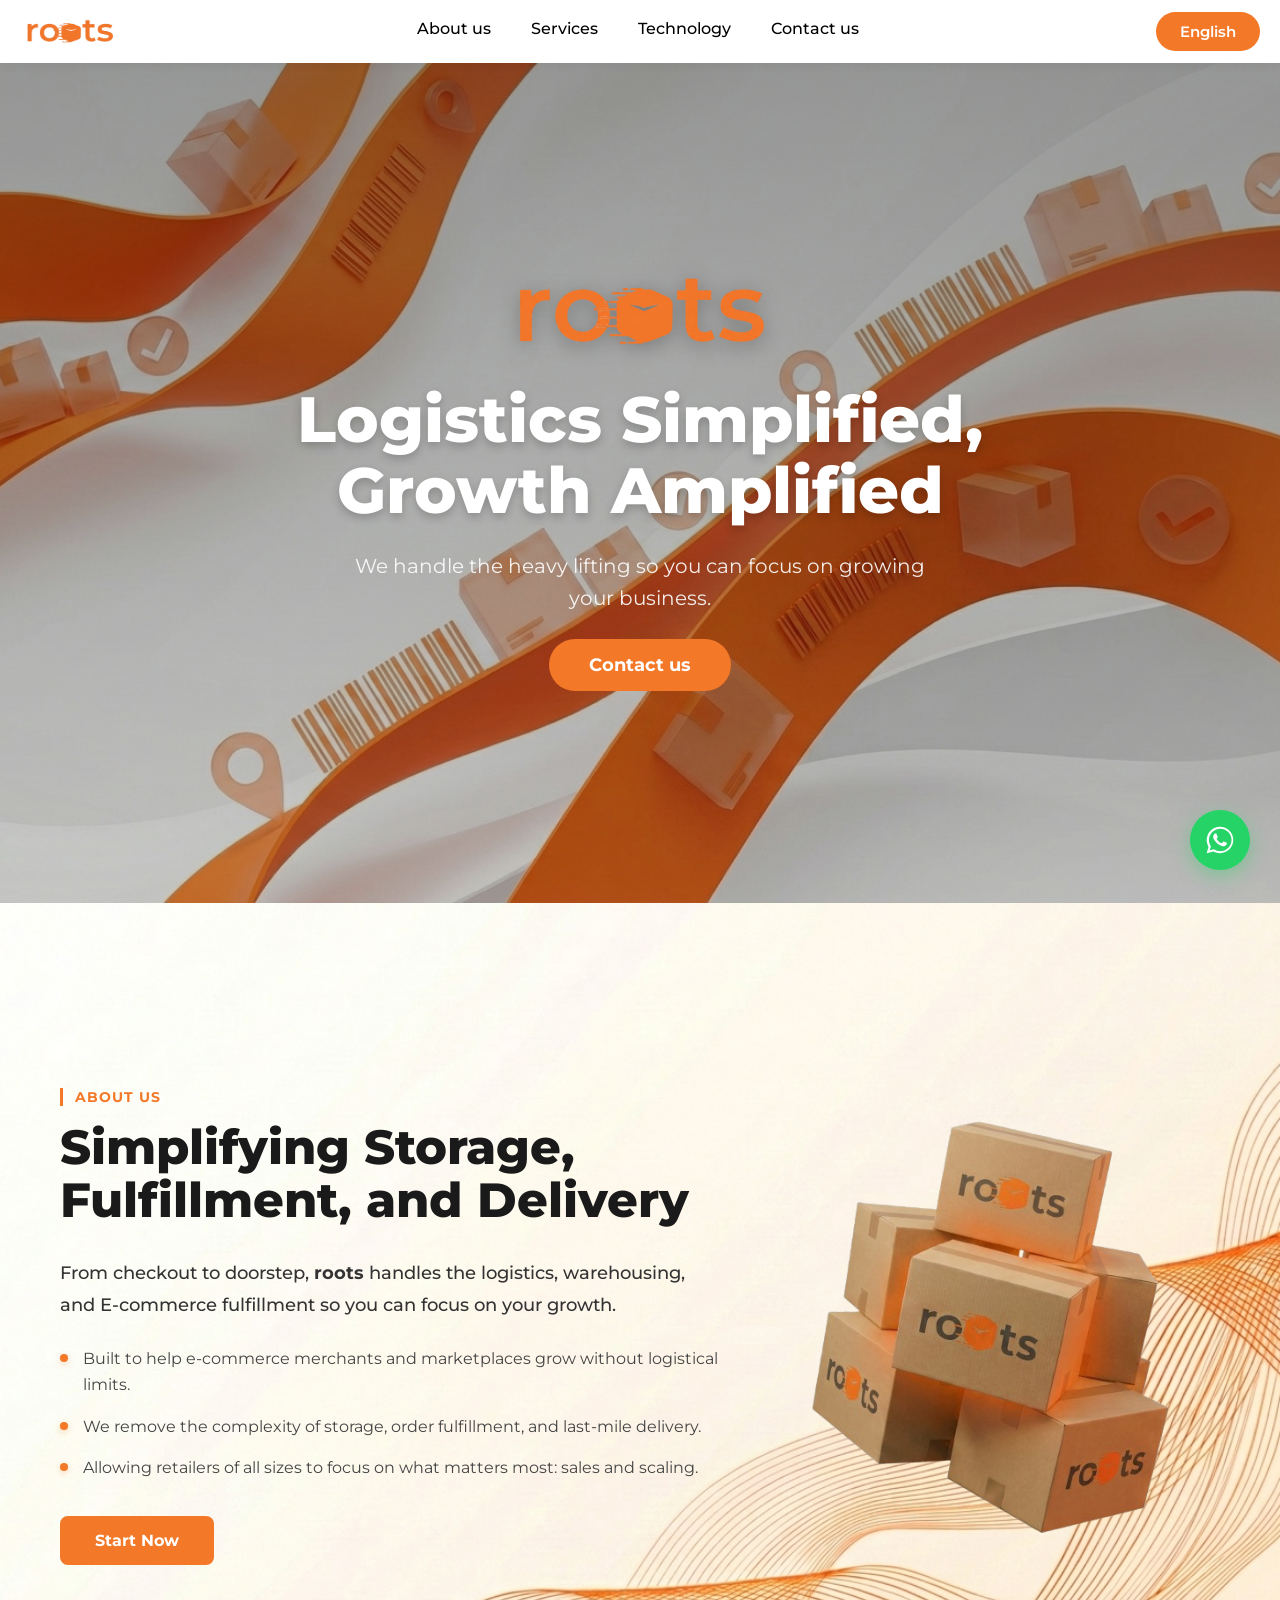
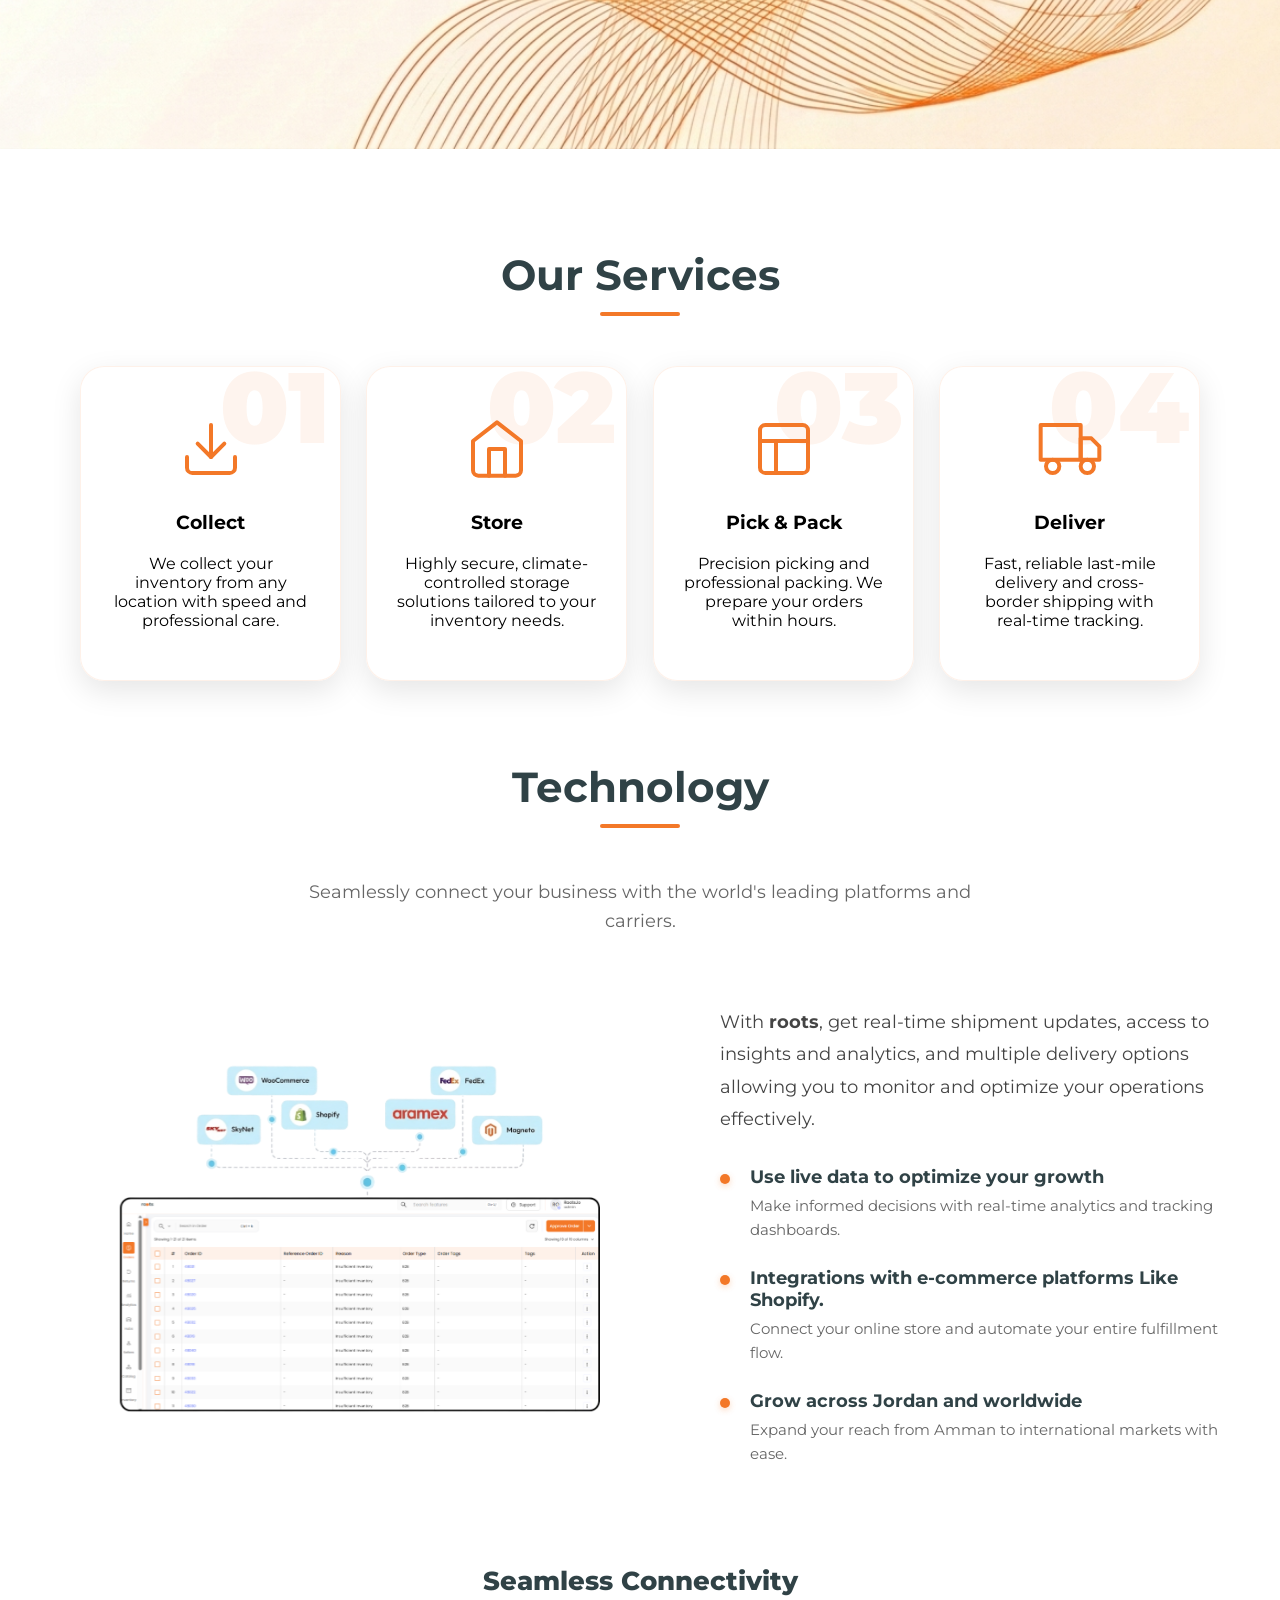
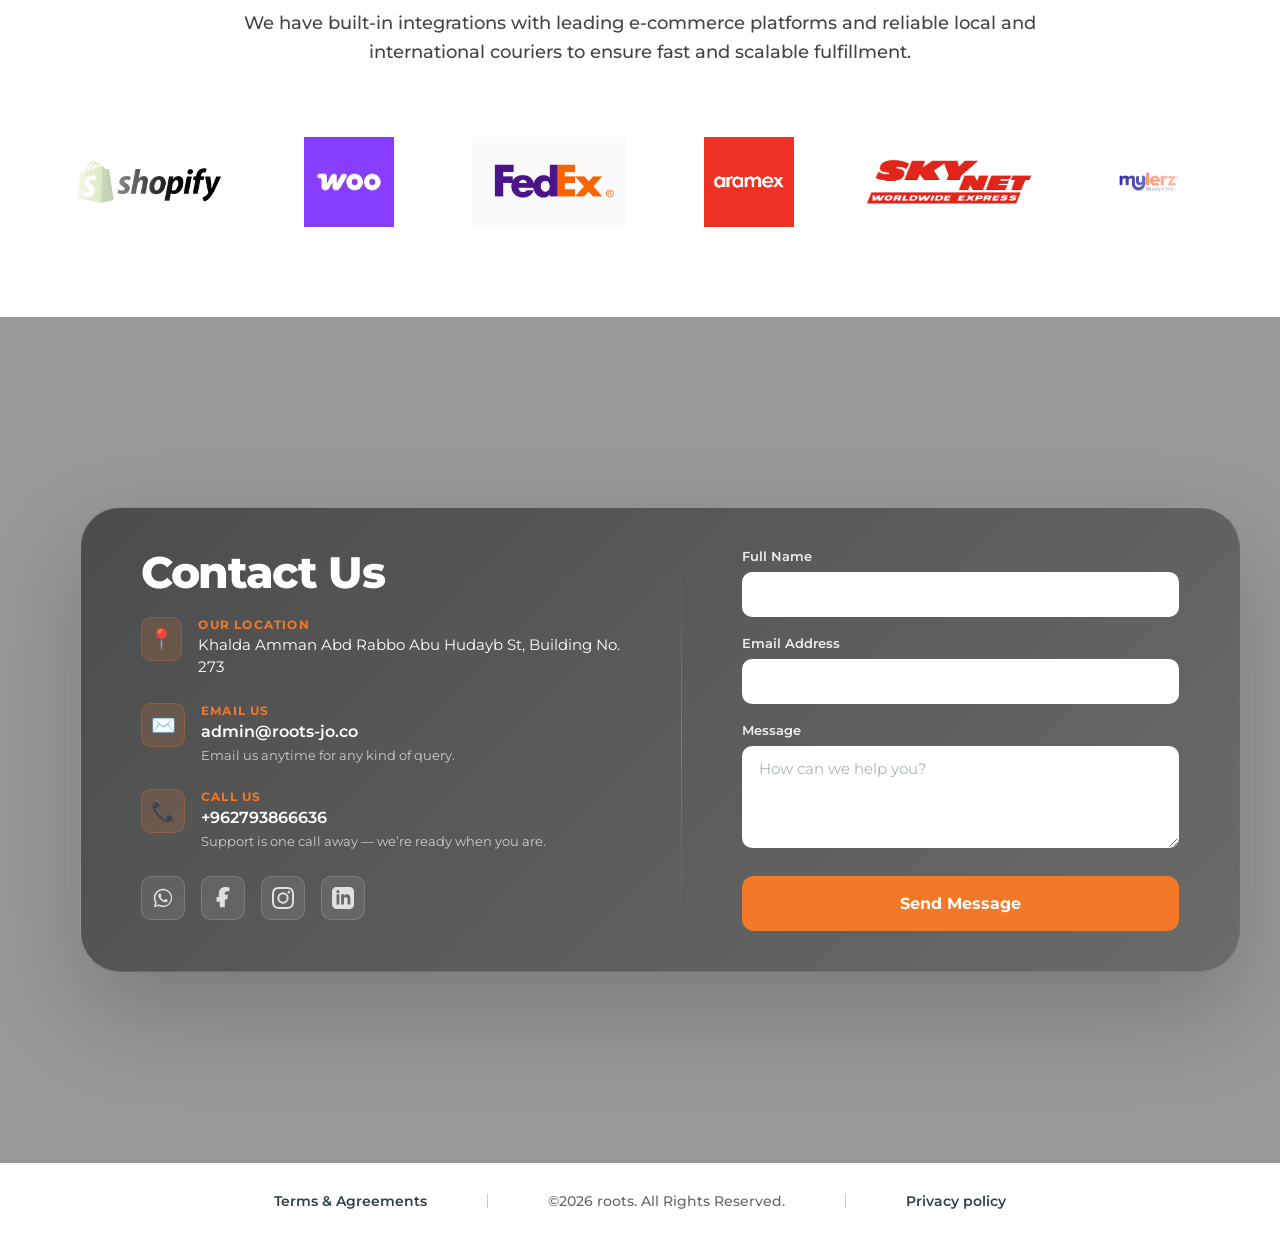
==== html/index.html @ 2c7c0c2a "final website" ====
<!DOCTYPE html>
<html lang="en">

<head>
    <meta charset="UTF-8">
    <meta name="viewport" content="width=device-width, initial-scale=1.0">
    <meta name="description"
        content="roots provides premium logistics, warehousing, and E-commerce fulfillment in Jordan. Streamline storage, packing, and last-mile delivery.">
    <title>roots | E-commerce Fulfillment, Warehousing & Logistics in Jordan</title>
    <link rel="icon" href="../img/nav-logo.png" type="image/png">

    <!-- Open Graph / Facebook (SEO & AI Search preview) -->
    <meta property="og:type" content="website">
    <meta property="og:title" content="roots | E-commerce Fulfillment, Warehousing & Logistics in Jordan">
    <meta property="og:description"
        content="Focus on scaling your business. roots handles secure warehousing, precision order picking, packaging, and reliable last-mile delivery across Jordan.">
    <meta property="og:image" content="../img/og-preview.png">
    <meta property="og:url" content="https://roots-jo.co">

    <!-- Twitter -->
    <meta name="twitter:card" content="summary_large_image">
    <meta name="twitter:title" content="roots | E-commerce Fulfillment, Warehousing & Logistics in Jordan">
    <meta name="twitter:description"
        content="Focus on scaling your business. roots handles secure warehousing, precision order picking, packaging, and reliable last-mile delivery across Jordan.">
    <meta name="twitter:image" content="../img/og-preview.png">

    <!-- JSON-LD Local Business Schema (AI Crawler structured data) -->
    <script type="application/ld+json">
    {
      "@context": "https://schema.org",
      "@type": "LocalBusiness",
      "name": "roots",
      "image": "../img/logo.png",
      "description": "Premium logistics, warehousing, and E-commerce fulfillment services built in Jordan to help merchants grow.",
      "address": {
        "@type": "PostalAddress",
        "streetAddress": "Khalda, Abd Rabbo Abu Hudayb St, Building No. 273",
        "addressLocality": "Amman",
        "addressCountry": "JO"
      },
      "telephone": "+962793866636",
      "email": "admin@roots-jo.co",
      "url": "https://roots-jo.co",
      "sameAs": [
        "https://www.facebook.com/rootsamman/",
        "https://www.instagram.com/rootsamman",
        "https://www.linkedin.com/company/roots-fulfillment/"
      ]
    }
    </script>

    <!-- Importing brand fonts (Montserrat and Rubik) -->
    <link rel="preconnect" href="https://fonts.googleapis.com">
    <link rel="preconnect" href="https://fonts.gstatic.com" crossorigin>
    <link
        href="https://fonts.googleapis.com/css2?family=Montserrat:wght@400;500;600;700&family=Rubik:wght@400;500;600;700&family=Manrope:wght@600;700;800&family=Inter:wght@400;600&display=swap"
        rel="stylesheet">
    <link rel="stylesheet" href="../css/style.css">
</head>

<body>
    <nav class="navbar" id="main-nav"></nav>

    <!-- Home Hero Section -->
    <section id="home" class="hero">
        <div class="hero-content">
            <div class="hero-text-container fade-animate">
                <img src="../img/logo.png" alt="roots Logo" class="hero-logo">
                <h1 class="hero-display-title" data-i18n="hero_title">Logistics Simplified Growth Amplified</h1>
                <p class="hero-text" data-i18n="hero_text">We handle the heavy lifting so you can focus on growing your
                    business.</p>
                <div class="hero-actions">
                    <button class="hero-contact-btn" data-i18n="contact"
                        onclick="window.location.href='#contact'">Contact us</button>
                </div>
            </div>
        </div>
    </section>

    <!-- About Section -->
    <section id="about" class="about-section">
        <div class="container">
            <div class="about-flex-container">
                <div class="about-text-column fade-animate">
                    <span class="about-mini-label desktop-only" data-i18n="about_label">ABOUT US</span>
                    <h2 class="about-display-title desktop-only" data-i18n="about_main_title_new">Simplifying Storage,
                        Fulfillment, and Delivery</h2>
                    <h2 class="about-display-title mobile-only" data-i18n="about_label">ABOUT US</h2>

                    <p class="about-lead-p" data-i18n="about_lead">
                        From checkout to doorstep, <b>roots</b> handles the logistics, warehousing, and E-commerce
                        fulfillment so you can focus on your growth.
                    </p>

                    <div class="about-bullets">
                        <div class="about-bullet-item">
                            <div class="about-bullet-dot"></div>
                            <p data-i18n="about_bullet_1">Built to help e-commerce merchants and marketplaces grow
                                without logistical limits.</p>
                        </div>
                        <div class="about-bullet-item">
                            <div class="about-bullet-dot"></div>
                            <p data-i18n="about_bullet_2">We remove the complexity of storage, order fulfillment, and
                                last-mile delivery.</p>
                        </div>
                        <div class="about-bullet-item">
                            <div class="about-bullet-dot"></div>
                            <p data-i18n="about_bullet_3">Allowing retailers of all sizes to focus on what matters most:
                                sales and scaling.</p>
                        </div>
                    </div>

                    <button class="about-start-btn" data-i18n="start_now"
                        onclick="window.location.href='#contact'">Start Now &rarr;</button>
                </div>
                <div class="about-image-column fade-animate delay-2">
                    <img src="../img/about/boxesaboutus.png" alt="roots Boxes" class="about-featured-img">
                </div>
            </div>
        </div>
    </section>

    <!-- Services Section -->
    <section id="services" class="services-section">
        <div class="container">
            <h2 class="section-title" data-i18n="services_title">Our Services</h2>
            <div class="services-grid">
                <div class="service-card glass-card fade-animate">
                    <div class="service-icon">
                        <svg viewBox="0 0 24 24" stroke-linecap="round" stroke-linejoin="round">
                            <path d="M21 15v4a2 2 0 0 1-2 2H5a2 2 0 0 1-2-2v-4"></path>
                            <polyline points="7 10 12 15 17 10"></polyline>
                            <line x1="12" y1="15" x2="12" y2="3"></line>
                        </svg>
                    </div>
                    <h3 data-i18n="service_collect_title">Collect</h3>
                    <p data-i18n="service_collect_desc">We collect your inventory from any location with speed and
                        professional care.</p>
                </div>
                <div class="service-card glass-card fade-animate">
                    <div class="service-icon">
                        <svg viewBox="0 0 24 24" stroke-linecap="round" stroke-linejoin="round">
                            <path d="M3 9l9-7 9 7v11a2 2 0 0 1-2 2H5a2 2 0 0 1-2-2z"></path>
                            <polyline points="9 22 9 12 15 12 15 22"></polyline>
                        </svg>
                    </div>
                    <h3 data-i18n="service_store_title">Store</h3>
                    <p data-i18n="service_store_desc">Highly secure storage solutions tailored to
                        your inventory needs.</p>
                </div>
                <div class="service-card glass-card fade-animate">
                    <div class="service-icon">
                        <svg viewBox="0 0 24 24" stroke-linecap="round" stroke-linejoin="round">
                            <rect x="3" y="3" width="18" height="18" rx="2" ry="2"></rect>
                            <line x1="3" y1="9" x2="21" y2="9"></line>
                            <line x1="9" y1="21" x2="9" y2="9"></line>
                        </svg>
                    </div>
                    <h3 data-i18n="service_pickpack_title">Pick & Pack</h3>
                    <p data-i18n="service_pickpack_desc">Precision picking and professional packing for your orders.</p>
                </div>
                <div class="service-card glass-card fade-animate">
                    <div class="service-icon">
                        <svg viewBox="0 0 24 24" stroke-linecap="round" stroke-linejoin="round">
                            <rect x="1" y="3" width="15" height="13"></rect>
                            <polygon points="16 8 20 8 23 11 23 16 16 16 16 8"></polygon>
                            <circle cx="5.5" cy="18.5" r="2.5"></circle>
                            <circle cx="18.5" cy="18.5" r="2.5"></circle>
                        </svg>
                    </div>
                    <h3 data-i18n="service_deliver_title">Deliver</h3>
                    <p data-i18n="service_deliver_desc">Fast, reliable last-mile delivery and real-time tracking.</p>
                </div>
            </div>
        </div>
    </section>

    <!-- Technology Section -->
    <section id="technology" class="technology-section">
        <div class="container">
            <div class="technology-content">
                <h2 class="section-title" data-i18n="integration_title">Technology</h2>
                <p class="section-subtitle" data-i18n="integration_desc">Seamlessly connect your business with the
                    world's leading platforms and carriers.</p>

                <div class="technology-grid">
                    <div class="technology-image-column fade-animate">
                        <img src="../img/integration/Roots dashboard-Photoroom.png" alt="roots Dashboard"
                            class="tech-featured-img">
                    </div>
                    <div class="technology-text-column fade-animate delay-2">
                        <p class="tech-description" data-i18n="tech_description">
                            With <b>roots</b>, get real-time shipment updates, access to insights and analytics, and
                            multiple delivery options allowing you to monitor and optimize your operations effectively.
                        </p>
                        <div class="tech-features-list">
                            <div class="tech-feature-item">
                                <div class="tech-feature-icon"></div>
                                <div class="tech-feature-text">
                                    <h4 data-i18n="tech_feat_1_title">Use live data to optimize your growth</h4>
                                    <p data-i18n="tech_feat_1_desc">Make informed decisions with real-time analytics and
                                        tracking dashboards.</p>
                                </div>
                            </div>
                            <div class="tech-feature-item">
                                <div class="tech-feature-icon"></div>
                                <div class="tech-feature-text">
                                    <h4 data-i18n="tech_feat_2_title">Integrate with Shopify or WooCommerce instantly
                                    </h4>
                                    <p data-i18n="tech_feat_2_desc">Connect your online store and automate your entire
                                        fulfillment flow.</p>
                                </div>
                            </div>
                            <div class="tech-feature-item">
                                <div class="tech-feature-icon"></div>
                                <div class="tech-feature-text">
                                    <h4 data-i18n="tech_feat_3_title">Grow across Jordan and worldwide</h4>
                                    <p data-i18n="tech_feat_3_desc">Expand your reach from Amman to international
                                        markets with ease.</p>
                                </div>
                            </div>
                        </div>
                    </div>
                </div>

                <div class="integration-seo-text fade-animate">
                    <h3 data-i18n="integration_seo_title" class="integration-subtitle">Seamless Connectivity</h3>
                    <p data-i18n="integration_seo_desc">We have built-in integrations with leading e-commerce platforms
                        and reliable local and international couriers to ensure fast and scalable fulfillment.</p>
                </div>

                <!-- Integration Partners Carousel -->
                <div class="partners-glass-bar">
                    <div class="partners-track">
                        <!-- Original Set -->
                        <div class="partner-item">
                            <img src="../img/partners/Shopify-Logo.png" alt="Shopify">
                        </div>
                        <div class="partner-item">
                            <img src="../img/partners/woo.png" alt="WooCommerce">
                        </div>
                        <div class="partner-item">
                            <img src="../img/partners/Fedex-logo.png" alt="FedEx">
                        </div>
                        <div class="partner-item">
                            <img src="../img/partners/aramex.png" alt="Aramex">
                        </div>
                        <div class="partner-item">
                            <img src="../img/partners/Skynet.png" alt="Skynet">
                        </div>
                        <div class="partner-item">
                            <img src="../img/partners/Mylerz.png" alt="Mylerz">
                        </div>
                        <div class="partner-item">
                            <img src="../img/partners/Magento.svg.png" alt="Magento">
                        </div>
                        <!-- Duplicated Set for infinite scroll -->
                        <div class="partner-item">
                            <img src="../img/partners/Shopify-Logo.png" alt="Shopify">
                        </div>
                        <div class="partner-item">
                            <img src="../img/partners/woo.png" alt="WooCommerce">
                        </div>
                        <div class="partner-item">
                            <img src="../img/partners/Fedex-logo.png" alt="FedEx">
                        </div>
                        <div class="partner-item">
                            <img src="../img/partners/aramex.png" alt="Aramex">
                        </div>
                        <div class="partner-item">
                            <img src="../img/partners/Skynet.png" alt="Skynet">
                        </div>
                        <div class="partner-item">
                            <img src="../img/partners/Mylerz.png" alt="Mylerz">
                        </div>
                        <div class="partner-item">
                            <img src="../img/partners/Magento.svg.png" alt="Magento">
                        </div>
                    </div>
                </div>
            </div>
        </div>
    </section>

    <!-- Contact Section -->
    <section id="contact" class="contact-section">
        <div class="container contact-main-container">
            <div class="contact-main-card">
                <div class="contact-layout">
                    <!-- Contact Info Side -->
                    <div class="contact-info-side">
                        <h2 class="contact-display-title" data-i18n="contact_title">Contact Us</h2>

                        <div class="contact-info-list">
                            <div class="info-item">
                                <div class="info-icon">📍</div>
                                <div class="info-text">
                                    <h4 data-i18n="contact_location_label">Our Location</h4>
                                    <p data-i18n="contact_location_value">Khalda Amman Abd Rabbo Abu Hudayb St, Building
                                        No. 273</p>
                                </div>
                            </div>
                            <div class="info-item">
                                <div class="info-icon">✉️</div>
                                <div class="info-text">
                                    <h4 data-i18n="contact_email_label">Email Us</h4>
                                    <p class="primary-info" data-i18n="contact_email_value">admin@roots-jo.co</p>
                                    <p class="secondary-info" data-i18n="contact_email_sub">Email us anytime for any
                                        kind of query.</p>
                                </div>
                            </div>
                            <div class="info-item">
                                <div class="info-icon">📞</div>
                                <div class="info-text">
                                    <h4 data-i18n="contact_phone_label">Call Us</h4>
                                    <p class="primary-info" data-i18n="contact_phone_value">+962793866636</p>
                                    <p class="secondary-info" data-i18n="contact_phone_sub">Support is one call away</p>
                                </div>
                            </div>
                            <div class="contact-social-links">
                                <a href="https://wa.me/962793866636" target="_blank" rel="noopener noreferrer"
                                    aria-label="WhatsApp">
                                    <svg viewBox="0 0 24 24" class="social-svg-icon">
                                        <path fill="currentColor"
                                            d="M12.012 2c-5.506 0-9.98 4.474-9.98 9.98 0 1.76.458 3.477 1.33 4.992L2 22l5.166-1.355c1.47.8 3.123 1.22 4.834 1.22h.004c5.506 0 9.98-4.474 9.98-9.98C21.988 6.474 17.518 2 12.012 2zm0 18.294c-1.49 0-2.95-.401-4.223-1.156l-.303-.18-3.136.822.836-3.056-.197-.314c-.83-1.32-1.268-2.854-1.268-4.43 0-4.662 3.793-8.456 8.457-8.456 2.258 0 4.382.88 5.978 2.476 1.596 1.596 2.475 3.72 2.475 5.98 0 4.663-3.793 8.456-8.456 8.456c-.001 0-.002 0-.003 0zm4.636-6.335c-.254-.127-1.503-.74-1.734-.825-.231-.085-.4-.127-.568.127-.168.254-.653.824-.8 1-.147.175-.294.196-.548.069-.254-.127-1.072-.395-2.04-1.26-.753-.672-1.26-1.503-1.408-1.757-.147-.254-.016-.392.111-.518.115-.113.254-.296.381-.444.127-.148.17-.254.254-.423.085-.169.042-.317-.021-.444-.063-.127-.568-1.37-.779-1.879-.205-.494-.41-.426-.568-.434l-.485-.008c-.168 0-.442.063-.673.317-.231.254-.883.863-.883 2.102 0 1.24.9 2.438 1.026 2.607.127.169 1.77 2.703 4.29 3.788.6.258 1.068.412 1.433.528.603.192 1.152.165 1.585.1.483-.072 1.503-.613 1.714-1.205.21-.592.21-1.1.147-1.205-.063-.105-.231-.168-.485-.295z" />
                                    </svg>
                                </a>
                                <a href="https://www.facebook.com/rootsamman/" target="_blank" rel="noopener noreferrer"
                                    aria-label="Facebook">
                                    <svg viewBox="0 0 24 24" class="social-svg-icon">
                                        <path fill="currentColor"
                                            d="M14 13.5h2.5l1-5H14v-2c0-2 2-2 2-2h3v-4c0 0-2.5-.5-4.5-.5-4 0-7 2.5-7 7v4H5v5h3.5V22h5.5v-8.5z" />
                                    </svg>
                                </a>
                                <a href="https://www.instagram.com/rootsamman?igsh=YmZqNXFmcGM4N2dr" target="_blank"
                                    rel="noopener noreferrer" aria-label="Instagram">
                                    <svg viewBox="0 0 24 24" class="social-svg-icon">
                                        <path fill="currentColor"
                                            d="M12 2.163c3.204 0 3.584.012 4.85.07 3.252.148 4.771 1.691 4.919 4.919.058 1.265.069 1.645.069 4.849 0 3.205-.012 3.584-.069 4.849-.149 3.225-1.664 4.771-4.919 4.919-1.266.058-1.644.07-4.85.07-3.204 0-3.584-.012-4.849-.07-3.26-.149-4.771-1.699-4.919-4.92-.058-1.265-.07-1.644-.07-4.849 0-3.204.013-3.583.07-4.849.149-3.227 1.664-4.771 4.919-4.919 1.266-.057 1.645-.069 4.849-.069zM12 0C8.741 0 8.333.014 7.053.072 2.695.272.273 2.69.073 7.051.014 8.333 0 8.741 0 12c0 3.259.014 3.668.072 4.948.2 4.358 2.618 6.78 6.98 6.98 1.281.058 1.689.072 4.948.072 3.259 0 3.668-.014 4.948-.072 4.354-.2 6.782-2.618 6.979-6.98.059-1.28.073-1.689.073-4.948 0-3.259-.014-3.667-.072-4.947-.196-4.354-2.617-6.78-6.979-6.98C15.668.014 15.259 0 12 0zm0 5.838a6.162 6.162 0 1 0 0 12.324 6.162 6.162 0 0 0 0-12.324zM12 16a4 4 0 1 1 0-8 4 4 0 0 1 0 8zm6.406-11.845a1.44 1.44 0 1 0 0 2.881 1.44 1.44 0 0 0 0-2.881z" />
                                    </svg>
                                </a>
                                <a href="https://www.linkedin.com/company/roots-fulfillment/posts/?feedView=all"
                                    target="_blank" rel="noopener noreferrer" aria-label="LinkedIn">
                                    <svg viewBox="0 0 24 24" class="social-svg-icon">
                                        <path fill="currentColor"
                                            d="M19 0h-14c-2.761 0-5 2.239-5 5v14c0 2.761 2.239 5 5 5h14c2.762 0 5-2.239 5-5v-14c0-2.761-2.238-5-5-5zm-11 19h-3v-11h3v11zm-1.5-12.268c-.966 0-1.75-.779-1.75-1.75s.784-1.75 1.75-1.75 1.75.779 1.75 1.75-.784 1.75-1.75 1.75zm13.5 12.268h-3v-5.604c0-3.368-4-3.113-4 0v5.604h-3v-11h3v1.765c1.396-2.586 7-2.777 7 2.476v6.759z" />
                                    </svg>
                                </a>
                            </div>
                        </div>
                    </div>

                    <!-- Vertical Separator -->
                    <div class="contact-divider"></div>

                    <!-- Contact Form Side -->
                    <div class="contact-form-side">
                        <form id="contact-form" action="https://formsubmit.co/admin@roots-jo.co" method="POST">
                            <input type="hidden" name="_subject" value="New Inquiry from roots Landing Page">
                            <input type="hidden" name="_next" value="https://roots-jo.co/#contact">
                            <input type="hidden" name="_captcha" value="false">
                            <div class="form-group">
                                <label for="name" data-i18n="form_name">Full Name</label>
                                <input type="text" id="name" name="name" placeholder="" required>
                            </div>
                            <div class="form-group">
                                <label for="email" data-i18n="form_email">Email Address</label>
                                <input type="email" id="email" name="email" placeholder="" required>
                            </div>
                            <div class="form-group">
                                <label for="message" data-i18n="form_message">Message</label>
                                <textarea id="message" name="message" rows="4" placeholder="How can we help you?"
                                    required></textarea>
                            </div>
                            <button type="submit" class="submit-btn" data-i18n="form_submit">Send Message</button>
                        </form>
                    </div>
                </div>
            </div>
        </div>
    </section>

    <!-- Footer Section -->
    <footer class="main-footer" id="main-footer"></footer>
    <!-- Floating WhatsApp Button -->
    <a href="https://wa.me/962793866636" class="whatsapp-float" target="_blank" rel="noopener noreferrer"
        aria-label="Chat on WhatsApp">
        <svg viewBox="0 0 24 24" class="whatsapp-icon">
            <path fill="#ffffff"
                d="M12.012 2c-5.506 0-9.98 4.474-9.98 9.98 0 1.76.458 3.477 1.33 4.992L2 22l5.166-1.355c1.47.8 3.123 1.22 4.834 1.22h.004c5.506 0 9.98-4.474 9.98-9.98C21.988 6.474 17.518 2 12.012 2zm0 18.294c-1.49 0-2.95-.401-4.223-1.156l-.303-.18-3.136.822.836-3.056-.197-.314c-.83-1.32-1.268-2.854-1.268-4.43 0-4.662 3.793-8.456 8.457-8.456 2.258 0 4.382.88 5.978 2.476 1.596 1.596 2.475 3.72 2.475 5.98 0 4.663-3.793 8.456-8.456 8.456c-.001 0-.002 0-.003 0zm4.636-6.335c-.254-.127-1.503-.74-1.734-.825-.231-.085-.4-.127-.568.127-.168.254-.653.824-.8 1-.147.175-.294.196-.548.069-.254-.127-1.072-.395-2.04-1.26-.753-.672-1.26-1.503-1.408-1.757-.147-.254-.016-.392.111-.518.115-.113.254-.296.381-.444.127-.148.17-.254.254-.423.085-.169.042-.317-.021-.444-.063-.127-.568-1.37-.779-1.879-.205-.494-.41-.426-.568-.434l-.485-.008c-.168 0-.442.063-.673.317-.231.254-.883.863-.883 2.102 0 1.24.9 2.438 1.026 2.607.127.169 1.77 2.703 4.29 3.788.6.258 1.068.412 1.433.528.603.192 1.152.165 1.585.1.483-.072 1.503-.613 1.714-1.205.21-.592.21-1.1.147-1.205-.063-.105-.231-.168-.485-.295z" />
        </svg>
    </a>

    <script src="../js/navbar.js"></script>
    <script src="../js/footer.js"></script>
    <script src="../js/translations.js"></script>
    <script src="../js/main.js"></script>
</body>

</html>
---- css/style.css ----
/* General reset */
* {
    margin: 0;
    padding: 0;
    box-sizing: border-box;
    font-family: 'Montserrat', sans-serif;
    /* Brand English typography */
}

html {
    scroll-padding-top: 54px;
    scroll-behavior: smooth;
}

.brand-text {
    color: #F37828;
}

/* RTL Language typography */
html[dir="rtl"] * {
    font-family: 'Rubik', sans-serif;
    /* Brand Arabic typography */
}

/* Navbar styling */
.navbar {
    display: flex;
    justify-content: space-between;
    align-items: center;
    padding: 12px 20px;
    background-color: #ffffff;
    /* White background */
    box-shadow: 0 2px 10px rgba(0, 0, 0, 0.05);
    /* Subtle shadow for premium feel */
    position: sticky;
    top: 0;
    width: 100%;
    z-index: 1000;
}

.nav-left {
    display: flex;
    align-items: center;
}

.nav-left .nav-logo {
    height: 30px;
    width: auto;
    object-fit: contain;
    display: block;
    cursor: pointer;
    transition: transform 0.3s ease;
    background-color: #ffffff;
    padding: 2px 4px;
    border-radius: 4px;
}

.nav-left .nav-logo:hover {
    transform: scale(1.05);
    /* Micro-animation */
}

.mobile-menu-btn {
    display: none;
    flex-direction: column;
    justify-content: space-around;
    width: 26px;
    height: 20px;
    background: transparent;
    border: none;
    cursor: pointer;
    z-index: 1001;
    padding: 0;
}

.mobile-menu-btn span {
    width: 100%;
    height: 3px;
    background: #304246;
    border-radius: 10px;
    transition: all 0.3s linear;
    position: relative;
    transform-origin: 1px;
}

.mobile-menu-btn.active span:nth-child(1) {
    transform: rotate(45deg);
}

.mobile-menu-btn.active span:nth-child(2) {
    opacity: 0;
}

.mobile-menu-btn.active span:nth-child(3) {
    transform: rotate(-45deg);
}

.nav-middle {
    display: flex;
    align-items: center;
    gap: 40px;
}

.nav-middle a {
    text-decoration: none;
    color: #000000;
    /* Black writing */
    font-size: 16px;
    font-weight: 500;
    position: relative;
    padding-bottom: 6px;
    transition: color 0.3s ease;
}

/* Hover line effect */
.nav-middle a::after {
    content: '';
    position: absolute;
    width: 0;
    height: 2px;
    bottom: 0;
    left: 50%;
    transform: translateX(-50%);
    background-color: #F37828;
    /* The requested hover line color */
    transition: width 0.3s ease;
}

.nav-middle a:hover::after {
    width: 100%;
}

.nav-right {
    display: flex;
    align-items: center;
}

.nav-right .lang-btn {
    background-color: #F37828;
    /* Explicit background color requirement */
    color: #ffffff;
    border: none;
    padding: 10px 24px;
    border-radius: 30px;
    /* Rounded pill look */
    font-size: 15px;
    font-weight: 600;
    cursor: pointer;
    transition: background-color 0.3s ease, transform 0.2s ease, box-shadow 0.3s ease;
}

.nav-right .lang-btn:hover {
    background-color: #cc601c;
    /* Darker #F37828 on hover */
    transform: translateY(-2px);
    /* Micro-animation */
    box-shadow: 0 4px 12px rgba(243, 120, 40, 0.3);
    /* Subtle glow effect */
}

/* Home Hero Section Styling */
.hero {
    min-height: calc(100vh - 60px);
    display: flex;
    justify-content: center;
    align-items: center;
    padding: 40px 60px;
    background: linear-gradient(rgba(0, 0, 0, 0.4), rgba(0, 0, 0, 0.2)), url('../img/screen.png') center/cover no-repeat;
    overflow: hidden;
    position: relative;
}

.hero-content {
    display: flex;
    align-items: center;
    justify-content: space-between;
    gap: 80px;
    max-width: 1300px;
    width: 100%;
    background: transparent;
    /* Removed dark box for cleaner look */
    border: none;
    box-shadow: none;
    padding: 0;
}

.hero-logo-container {
    position: relative;
    flex: 1;
    display: flex;
    justify-content: center;
    animation: fadeInScale 1.2s ease-out;
}

.hero-logo {
    max-width: 260px;
    width: 100%;
    object-fit: contain;
    filter: drop-shadow(0 4px 10px rgba(0, 0, 0, 0.25));
    margin-bottom: 10px;
}

/* General Layout Utilities - Restoring missing styles */
.container {
    max-width: 1200px;
    margin: 0 auto;
    padding: 0 20px;
    width: 100%;
}

.section-title {
    font-size: 42px;
    font-weight: 700;
    margin-bottom: 50px;
    text-align: center;
    color: #304246;
    /* Brand Deep Gray */
    position: relative;
    padding-bottom: 15px;
}

.section-title::after {
    content: '';
    position: absolute;
    bottom: 0;
    left: 50%;
    transform: translateX(-50%);
    width: 80px;
    height: 4px;
    background-color: #F37828;
    border-radius: 2px;
}

.hero-text-container {
    display: flex;
    flex-direction: column;
    align-items: center;
    text-align: center;
    margin: 0 auto;
    max-width: 800px;
    gap: 25px;
    animation: slideInUp 1s ease-out;
}

.hero-display-title {
    font-size: 64px;
    font-weight: 800;
    line-height: 1.1;
    color: #ffffff;
    margin: 0;
    text-shadow: 0 4px 10px rgba(0, 0, 0, 0.2);
}

.hero-text {
    font-size: 20px;
    line-height: 1.6;
    color: rgba(255, 255, 255, 0.9);
    max-width: 600px;
}

.hero-actions {
    display: flex;
    gap: 20px;
    align-items: center;
}

.hero-contact-btn {
    background-color: #F37828;
    color: #ffffff;
    border: none;
    padding: 15px 40px;
    border-radius: 40px;
    font-size: 18px;
    font-weight: 700;
    cursor: pointer;
    transition: all 0.3s ease;
}

.hero-contact-btn:hover {
    background-color: #cc601c;
    transform: translateY(-2px);
    box-shadow: 0 4px 12px rgba(243, 120, 40, 0.3);
}

@keyframes scroll {
    0% {
        transform: translate(-50%, 0);
        opacity: 1;
    }

    100% {
        transform: translate(-50%, 15px);
        opacity: 0;
    }
}

@keyframes slideInUp {
    from {
        transform: translateY(50px);
        opacity: 0;
    }

    to {
        transform: translateY(0);
        opacity: 1;
    }
}

@keyframes fadeInScale {
    from {
        transform: scale(0.9);
        opacity: 0;
    }

    to {
        transform: scale(1);
        opacity: 1;
    }
}

.mobile-only {
    display: none !important;
}

/* Glass Card Base Style (iOS 26 Style) */
.glass-card {
    background: linear-gradient(135deg, rgba(255, 255, 255, 0.4) 0%, rgba(243, 120, 40, 0.05) 100%);
    backdrop-filter: blur(20px) saturate(160%);
    -webkit-backdrop-filter: blur(20px) saturate(160%);
    border: 1px solid rgba(255, 255, 255, 0.3);
    border-top: 1px solid rgba(255, 255, 255, 0.6);
    border-left: 1px solid rgba(255, 255, 255, 0.6);
    border-radius: 30px;
    box-shadow: 0 10px 30px rgba(0, 0, 0, 0.03);
    transition: transform 0.3s ease, box-shadow 0.3s ease;
}

.glass-card:hover {
    transform: translateY(-5px);
    box-shadow: 0 15px 40px rgba(243, 120, 40, 0.1);
}

/* About Section - Redesign */
.about-section {
    padding: 60px 0;
    background: url('../img/about/aboutus.png') center/cover no-repeat;
    color: #1a1a1a;
    height: calc(100vh - 54px);
    min-height: 600px;
    display: flex;
    align-items: center;
    overflow: hidden;
}

html[dir="rtl"] .about-section {
    transform: scaleX(-1);
}

html[dir="rtl"] .about-section>.container {
    transform: scaleX(-1);
}

.about-flex-container {
    display: flex;
    align-items: center;
    gap: 60px;
    justify-content: space-between;
}

.about-text-column {
    flex: 1.2;
    text-align: left;
}

.about-mini-label {
    display: block;
    color: #F37828;
    font-size: 14px;
    font-weight: 700;
    letter-spacing: 1px;
    margin-bottom: 15px;
    position: relative;
    padding-left: 15px;
}

.about-mini-label::before {
    content: '';
    position: absolute;
    left: 0;
    top: 50%;
    transform: translateY(-50%);
    width: 3px;
    height: 100%;
    background-color: #F37828;
}

.about-display-title {
    font-size: 48px;
    font-weight: 800;
    color: #1a1a1a;
    line-height: 1.1;
    margin-bottom: 30px;
}

.about-lead-p {
    font-size: 18px;
    line-height: 1.8;
    color: #333;
    margin-bottom: 25px;
    font-weight: 500;
}

.about-bullets {
    display: flex;
    flex-direction: column;
    gap: 16px;
    margin-bottom: 35px;
}

.about-bullet-item {
    display: flex;
    align-items: flex-start;
    gap: 15px;
}

.about-bullet-dot {
    width: 8px;
    height: 8px;
    background-color: #F37828;
    border-radius: 50%;
    margin-top: 8px;
    flex-shrink: 0;
    box-shadow: 0 2px 6px rgba(243, 120, 40, 0.3);
}

.about-bullet-item p {
    font-size: 16px;
    line-height: 1.6;
    color: #444;
    margin: 0;
}

.about-start-btn {
    background-color: #F37828;
    color: #ffffff;
    border: none;
    padding: 15px 35px;
    border-radius: 8px;
    font-size: 16px;
    font-weight: 700;
    cursor: pointer;
    transition: all 0.3s ease;
}

.about-start-btn:hover {
    background-color: #cc601c;
    transform: translateY(-2px);
    box-shadow: 0 10px 20px rgba(243, 120, 40, 0.2);
}

.about-image-column {
    flex: 0.8;
    display: flex;
    justify-content: center;
}

.about-featured-img {
    max-width: 100%;
    height: auto;
    object-fit: contain;
    border-radius: 20px;
}

@media (max-width: 992px) {
    .about-section {
        height: auto !important;
        min-height: auto !important;
        overflow: visible !important;
        padding: 80px 0 !important;
    }

    .desktop-only {
        display: none !important;
    }

    .mobile-only {
        display: block !important;
    }

    .about-display-title.mobile-only {
        color: #F37828 !important;
        font-weight: 800;
        margin-bottom: 25px;
    }

    .about-flex-container {
        flex-direction: column;
        text-align: center;
        gap: 40px;
    }

    .about-text-column {
        text-align: center;
    }

    .about-mini-label {
        padding-left: 0;
    }

    .about-mini-label::before {
        display: none;
    }

    .about-display-title {
        font-size: 36px;
    }
}

/* Services Section - Arrow Flow Styling */
.services-section {
    padding: 100px 0 40px;
    background-color: #ffffff;
    text-align: center;
    overflow: hidden;
}

.services-grid {
    display: grid;
    grid-template-columns: repeat(4, 1fr);
    gap: 25px;
    max-width: 1300px;
    margin: 50px auto 0;
    padding: 0 20px;
}

@media (max-width: 1200px) {
    .services-grid {
        grid-template-columns: repeat(auto-fit, minmax(280px, 1fr));
    }
}


.service-card {
    position: relative;
    background: rgba(255, 255, 255, 0.95);
    padding: 50px 30px;
    border-radius: 24px;
    box-shadow: 0 10px 30px rgba(0, 0, 0, 0.1);
    transition: all 0.4s ease;
    display: flex;
    flex-direction: column;
    align-items: center;
    text-align: center;
    gap: 20px;
    border: 1px solid rgba(243, 120, 40, 0.1);
    overflow: hidden;
    z-index: 1;
}

/* Faded Background Number */
.service-card::before {
    position: absolute;
    top: -10px;
    right: 10px;
    font-size: 100px;
    font-weight: 900;
    color: #F37828;
    opacity: 0.08;
    line-height: 1;
    z-index: -1;
    transition: all 0.4s ease;
}

.service-card:nth-child(1)::before {
    content: "01";
}

.service-card:nth-child(2)::before {
    content: "02";
}

.service-card:nth-child(3)::before {
    content: "03";
}

.service-card:nth-child(4)::before {
    content: "04";
}

.service-card:hover {
    transform: translateY(-10px);
    box-shadow: 0 20px 40px rgba(243, 120, 40, 0.2);
    border-color: rgba(243, 120, 40, 0.3);
}

.service-card:hover::before {
    opacity: 0.15;
    transform: scale(1.1);
}

.glass-card {
    background: rgba(255, 255, 255, 0.95);
}

.service-icon {
    width: 64px;
    height: 64px;
    display: flex;
    align-items: center;
    justify-content: center;
    margin-bottom: 10px;
    color: #F37828;
}

.service-icon svg {
    width: 100%;
    height: 100%;
    stroke: currentColor;
    stroke-width: 1.5;
    fill: none;
}

.service-icon svg {
    width: 100%;
    height: 100%;
    stroke: currentColor;
    stroke-width: 1.5;
    fill: none;
}

.carousel-nav {
    position: absolute;
    top: 50%;
    transform: translateY(-50%);
    width: 50px;
    height: 50px;
    border-radius: 50%;
    background: #ffffff;
    border: none;
    box-shadow: 0 4px 15px rgba(0, 0, 0, 0.1);
    cursor: pointer;
    display: flex;
    align-items: center;
    justify-content: center;
    z-index: 10;
    transition: all 0.3s ease;
}

.carousel-nav:hover {
    background: #F37828;
    color: #ffffff;
    transform: translateY(-50%) scale(1.1);
}

.carousel-nav svg {
    width: 24px;
    height: 24px;
    fill: currentColor;
}

.carousel-nav.prev {
    left: 0;
}

.carousel-nav.next {
    right: 0;
}

.carousel-dots {
    display: flex;
    justify-content: center;
    gap: 10px;
    margin-top: 30px;
}

.dot {
    width: 10px;
    height: 10px;
    border-radius: 50%;
    background: #ced4da;
    cursor: pointer;
    transition: all 0.3s ease;
}

.dot.active {
    background: #F37828;
    width: 30px;
    border-radius: 10px;
}

@media (max-width: 992px) {
    .service-card {
        min-width: 280px;
        flex: 0 0 85%;
    }

    .carousel-container {
        padding: 0 20px;
    }

    .carousel-nav {
        display: none;
    }
}

/* Terms & Agreements Page Styling */
.terms-header {
    background: linear-gradient(135deg, rgba(243, 120, 40, 0.1) 0%, rgba(255, 255, 255, 1) 100%);
    padding: 30px 0 20px;
    text-align: center;
    border-bottom: 1px solid rgba(0, 0, 0, 0.05);
}

.terms-display-title {
    font-size: 36px;
    font-weight: 800;
    color: #304246;
    margin-bottom: 0;
}

.terms-content-section {
    padding: 40px 0 100px;
    background-color: #eaeaea;
}

.terms-container {
    max-width: 800px;
    margin: 0 auto;
    background: #ffffff;
    padding: 50px 60px;
    border-radius: 20px;
    box-shadow: 0 10px 40px rgba(0, 0, 0, 0.03);
}

.terms-block {
    margin-bottom: 40px;
}

.terms-block:last-child {
    margin-bottom: 0;
}

.terms-block h2 {
    font-size: 22px;
    font-weight: 700;
    color: #F37828;
    margin-bottom: 15px;
}

.terms-block p {
    font-size: 16px;
    line-height: 1.8;
    color: #444;
    margin-bottom: 15px;
}

.terms-block ul {
    list-style-type: disc;
    margin-left: 20px;
    margin-bottom: 15px;
}

.terms-block ul li {
    font-size: 16px;
    line-height: 1.8;
    color: #444;
    margin-bottom: 8px;
}

html[dir="rtl"] .terms-block ul {
    margin-left: 0;
    margin-right: 20px;
}

@keyframes slideInLeft {
    0% {
        opacity: 0;
        transform: translateX(-100px);
    }

    100% {
        opacity: 1;
        transform: translateX(0);
    }
}

@keyframes slideInRight {
    0% {
        opacity: 0;
        transform: translateX(100px);
    }

    100% {
        opacity: 1;
        transform: translateX(0);
    }
}

/* Contact Section Styling - Refined per Brand Specs */
.contact-section {
    padding: 20px 0;
    background: linear-gradient(rgba(0, 0, 0, 0.4), rgba(0, 0, 0, 0.4)), url('../img/contact/contactusbg.png') center/cover no-repeat fixed;
    color: #ffffff;
    min-height: calc(100vh - 54px);
    display: flex;
    align-items: center;
    justify-content: center;
}

.contact-main-card {
    background: linear-gradient(135deg, rgba(0, 0, 0, 0.5) 0%, rgba(0, 0, 0, 0.3) 100%);
    backdrop-filter: blur(30px) saturate(150%) contrast(1.0);
    -webkit-backdrop-filter: blur(30px) saturate(150%) contrast(1.0);
    border: 1px solid rgba(255, 255, 255, 0.15);
    border-top: 1px solid rgba(255, 255, 255, 0.3);
    border-left: 1px solid rgba(255, 255, 255, 0.3);
    border-radius: 40px;
    padding: 40px 60px;
    box-shadow: 0 40px 100px rgba(0, 0, 0, 0.2);
    width: 100%;
    max-width: 1200px;
    margin: 0 20px;
}

.contact-layout {
    display: flex;
    gap: 60px;
    align-items: stretch;
    flex-wrap: wrap;
}



.contact-info-side {
    flex: 1.1;
    min-width: 300px;
}

.contact-display-title {
    font-size: 44px;
    font-weight: 800;
    line-height: 1.1;
    margin-bottom: 20px;
    color: #ffffff;
    letter-spacing: -0.03em;
}

.contact-info-list {
    display: flex;
    flex-direction: column;
    gap: 24px;
}

.info-item {
    display: flex;
    gap: 16px;
    align-items: flex-start;
}

.info-icon {
    width: 44px;
    height: 44px;
    background: rgba(243, 120, 40, 0.15);
    border-radius: 10px;
    display: flex;
    align-items: center;
    justify-content: center;
    font-size: 20px;
    border: 1px solid rgba(243, 120, 40, 0.25);
}

.info-text h4 {
    font-size: 12px;
    font-weight: 700;
    text-transform: uppercase;
    letter-spacing: 0.1em;
    color: #F37828;
    margin-bottom: 2px;
}

.info-text p {
    font-size: 15px;
    color: #ffffff;
    line-height: 1.5;
}

.info-text .primary-info {
    font-weight: 600;
    font-size: 16px;
}

.info-text .secondary-info {
    font-size: 13px;
    opacity: 0.7;
    margin-top: 2px;
}

/* Vertical Divider */
.contact-divider {
    width: 1px;
    background: linear-gradient(to bottom, transparent, rgba(255, 255, 255, 0.2), transparent);
    align-self: stretch;
}

/* Contact Form Side */
.contact-form-side {
    flex: 1;
    min-width: 300px;
}

#contact-form {
    display: flex;
    flex-direction: column;
    gap: 18px;
}

.form-group {
    display: flex;
    flex-direction: column;
    gap: 8px;
}

.form-group label {
    font-size: 13px;
    font-weight: 600;
    color: rgba(255, 255, 255, 0.9);
}

.form-group input,
.form-group textarea {
    padding: 12px 16px;
    background: #ffffff;
    border: 1px solid rgba(255, 255, 255, 0.15);
    border-radius: 10px;
    font-size: 15px;
    color: #304246;
    transition: all 0.3s ease;
}

.form-group input::placeholder,
.form-group textarea::placeholder {
    color: rgba(48, 66, 70, 0.4);
}

.form-group input:focus,
.form-group textarea:focus {
    outline: none;
    border-color: #F37828;
    background: #ffffff;
    box-shadow: 0 0 0 4px rgba(243, 120, 40, 0.15);
}


.submit-btn {
    background-color: #F37828;
    color: #ffffff;
    border: none;
    padding: 18px;
    border-radius: 12px;
    font-size: 16px;
    font-weight: 700;
    cursor: pointer;
    transition: all 0.3s ease;
    margin-top: 10px;
}

.submit-btn:hover {
    background-color: #cc601c;
    transform: translateY(-2px);
    box-shadow: 0 10px 30px rgba(243, 120, 40, 0.3);
}

/* RTL Adjustments */
html[dir="rtl"] .contact-layout {
    flex-direction: row-reverse;
}

html[dir="rtl"] .info-text {
    text-align: right;
}

/* Centered globally */

html[dir="rtl"] .about-text-column {
    text-align: right;
}

html[dir="rtl"] .about-mini-label {
    padding-left: 0;
    padding-right: 15px;
}

html[dir="rtl"] .about-mini-label::before {
    left: auto;
    right: 0;
}

html[dir="rtl"] .service-card::before {
    right: auto;
    left: 10px;
}

@media (max-width: 992px) {
    html[dir="rtl"] .contact-layout {
        flex-direction: column;
    }

    /* Centered globally */

    html[dir="rtl"] .about-text-column {
        text-align: center;
    }

    html[dir="rtl"] .about-mini-label {
        padding-right: 0;
    }

    html[dir="rtl"] .info-text {
        text-align: center;
    }
}


@media (max-width: 992px) {
    .contact-main-card {
        padding: 40px 30px;
    }

    .contact-layout {
        flex-direction: column;
        gap: 40px;
    }

    .contact-divider {
        width: 100%;
        height: 1px;
        background: linear-gradient(to right, transparent, rgba(255, 255, 255, 0.2), transparent);
    }

    .contact-info-side,
    .contact-form-side {
        width: 100%;
        min-width: unset;
    }

    .contact-display-title {
        font-size: 36px;
    }
}

/* Technology Section - Light Glassmorphism */
.technology-section {
    padding: 40px 0 80px;
    background-color: #ffffff;
    text-align: center;
    overflow: hidden;
}

.technology-content {
    width: 100%;
}

.technology-grid {
    display: flex;
    align-items: center;
    justify-content: space-between;
    gap: 60px;
    margin-top: 50px;
    text-align: left;
}

html[dir="rtl"] .technology-grid {
    text-align: right;
    flex-direction: row-reverse;
}

.technology-image-column {
    flex: 1.2;
    display: flex;
    justify-content: center;
    align-items: center;
}

.tech-featured-img {
    max-width: 480px;
    width: 100%;
    height: auto;
    border-radius: 0;
    background: transparent;
    background-color: transparent;
    box-shadow: none;
    transition: transform 0.4s cubic-bezier(0.165, 0.84, 0.44, 1), box-shadow 0.4s cubic-bezier(0.165, 0.84, 0.44, 1), border-radius 0.4s cubic-bezier(0.165, 0.84, 0.44, 1);
}

.tech-featured-img:hover {
    transform: translateY(-8px) scale(1.02);
    border-radius: 0;
    box-shadow: 0 35px 80px rgba(243, 120, 40, 0.25), 0 0 0 1px rgba(243, 120, 40, 0.35);
}

.technology-text-column {
    flex: 1;
    display: flex;
    flex-direction: column;
    gap: 30px;
    padding: 20px 0;
}

.tech-description {
    font-size: 18px;
    line-height: 1.8;
    color: #444;
}

.integration-seo-text {
    margin-top: 80px;
    max-width: 800px;
    margin-left: auto;
    margin-right: auto;
    text-align: center;
}

.integration-subtitle {
    font-size: 26px;
    font-weight: 800;
    color: #304246;
    margin-bottom: 12px;
}

.integration-seo-text p {
    font-size: 18px;
    color: #444;
    line-height: 1.6;
    font-weight: 500;
}

.tech-features-list {
    display: flex;
    flex-direction: column;
    gap: 25px;
}

.tech-feature-item {
    display: flex;
    gap: 20px;
    align-items: flex-start;
}

.tech-feature-icon {
    width: 10px;
    height: 10px;
    background: #F37828;
    border-radius: 50%;
    display: flex;
    align-items: center;
    justify-content: center;
    flex-shrink: 0;
    margin-top: 8px;
    box-shadow: 0 2px 6px rgba(243, 120, 40, 0.3);
}

.tech-feature-text h4 {
    font-size: 18px;
    font-weight: 700;
    color: #304246;
    margin: 0 0 6px 0;
}

.tech-feature-text p {
    font-size: 15px;
    color: #666;
    margin: 0;
    line-height: 1.6;
}

.section-subtitle {
    font-size: 18px;
    color: #666;
    max-width: 700px;
    margin: 0 auto 50px;
    line-height: 1.6;
}

.partners-glass-bar {
    background: transparent;
    backdrop-filter: none;
    -webkit-backdrop-filter: none;
    border: none;
    padding: 10px 0;
    box-shadow: none;
    margin-top: 60px;
    overflow: hidden;
    position: relative;
    direction: ltr;
    mask-image: linear-gradient(to right, transparent, black 10%, black 90%, transparent);
    -webkit-mask-image: linear-gradient(to right, transparent, black 10%, black 90%, transparent);
    width: 90vw;
    left: 50%;
    transform: translateX(-50%);
}

.partners-track {
    display: flex;
    align-items: center;
    width: max-content;
    gap: 30px;
    padding: 0 30px 0 0;
    will-change: transform;
    animation: scroll-partners 30s linear infinite;
}

@keyframes scroll-partners {
    0% {
        transform: translateX(0);
    }

    100% {
        transform: translateX(-50%);
    }
}

.partner-item {
    flex: 0 0 auto;
    width: 170px;
    display: flex;
    justify-content: center;
    align-items: center;
    transition: transform 0.3s ease;
}

.partner-item img {
    max-width: 100%;
    height: auto;
    max-height: 90px;
    object-fit: contain;
    transition: all 0.4s ease;
}

.partner-item:hover img {
    transform: scale(1.1);
}

@media (max-width: 992px) {
    .technology-section {
        min-height: auto;
        padding: 100px 0;
    }

    .partners-glass-bar {
        padding: 40px 0;
        border-radius: 30px;
        width: 100vw;
    }

    .partner-item {
        width: 120px;
    }

    .partners-track {
        gap: 15px;
        padding: 0 15px 0 0;
        animation-duration: 20s;
    }

    .technology-grid {
        flex-direction: column !important;
        gap: 40px;
        text-align: center;
    }

    html[dir="rtl"] .technology-grid {
        flex-direction: column !important;
    }

    .tech-feature-item {
        flex-direction: column;
        align-items: center;
        text-align: center;
    }

    .technology-text-column {
        padding: 24px;
        border-radius: 20px;
    }
}

/* Comprehensive Mobile & Tablet Fixes */
@media (max-width: 992px) {

    /* Navbar Hamburger & Logo Centering */
    .navbar {
        position: relative;
        padding: 15px 20px;
    }

    .mobile-menu-btn {
        display: flex;
        /* Show hamburger */
    }

    .nav-left {
        width: 100%;
        display: flex;
        justify-content: space-between;
        align-items: center;
    }

    .logo-link {
        position: absolute;
        left: 50%;
        transform: translateX(-50%);
    }

    html[dir="rtl"] .logo-link {
        left: auto;
        right: 50%;
        transform: translateX(50%);
    }

    /* Mobile Nav Menu Override */
    .nav-middle {
        position: fixed;
        top: 54px;
        /* Just below navbar */
        left: -100%;
        width: 100%;
        height: calc(100vh - 54px);
        background: #ffffff;
        flex-direction: column;
        justify-content: flex-start;
        align-items: center;
        padding-top: 40px;
        gap: 30px;
        transition: left 0.3s ease;
        box-shadow: 2px 5px 15px rgba(0, 0, 0, 0.05);
        z-index: 999;
    }

    .nav-middle.active {
        left: 0;
    }

    html[dir="rtl"] .nav-middle {
        left: auto;
        right: -100%;
        transition: right 0.3s ease;
    }

    html[dir="rtl"] .nav-middle.active {
        right: 0;
    }

    /* Hide About Us Boxes Image */
    .about-image-column {
        display: none !important;
    }

    /* Full Width & Padding Fixes */
    body {
        overflow-x: hidden;
    }

    .hero,
    .about-section,
    .services-section,
    .technology-section,
    .contact-section,
    .terms-content-section {
        padding-left: 20px !important;
        padding-right: 20px !important;
        width: 100%;
        box-sizing: border-box;
    }

    .hero-content {
        padding: 40px 0;
        flex-direction: column;
        gap: 30px;
        text-align: center;
    }

    .hero-display-title {
        display: block;
        font-size: 36px;
    }

    .hero-text-container {
        align-items: center;
        text-align: center;
    }

    .contact-layout {
        flex-direction: column;
        align-items: center;
        text-align: center;
    }

    .contact-info-side,
    .contact-form-side {
        width: 100%;
        display: flex;
        flex-direction: column;
        align-items: center;
    }

    .contact-display-title {
        font-size: 36px;
        text-align: center;
    }

    .contact-info-list {
        align-items: center;
        width: 100%;
    }

    .info-item {
        flex-direction: column;
        align-items: center;
        text-align: center;
        gap: 8px;
    }

    #contact-form {
        width: 100%;
        max-width: 450px;
    }

    .form-group {
        text-align: left;
    }

    html[dir="rtl"] .form-group {
        text-align: right;
    }

    .contact-divider {
        display: none;
    }

    .contact-main-card {
        padding: 30px 20px;
        margin: 0;
        width: 100%;
        box-sizing: border-box;
    }

    /* Terms Page Mobile Fixes */
    .terms-container {
        padding: 30px 20px;
    }

    .terms-display-title {
        font-size: 28px;
    }

    /* Footer Fix */
    .footer-content {
        flex-direction: column;
        gap: 20px !important;
        text-align: center;
    }

    .footer-divider {
        display: none;
        /* Hide vertical lines on mobile */
    }
}

/* Footer Styling */
.main-footer {
    padding: 30px 0;
    background-color: #ffffff;
    border-top: 1px solid rgba(0, 0, 0, 0.05);
}

.footer-center-container {
    display: flex;
    justify-content: center;
    align-items: center;
    width: 100%;
}

.footer-container-inner {
    display: flex;
    flex-direction: column;
    align-items: center;
    text-align: center;
    gap: 25px;
    width: 100%;
}

.footer-links-row {
    display: flex;
    justify-content: center;
    align-items: center;
    gap: 60px;
    /* Spacious 60px gap between elements! */
    width: 100%;
    max-width: 1000px;
    margin: 0 auto;
}

.footer-links-row a {
    text-decoration: none;
    font-size: 14px;
    color: #304246;
    font-weight: 600;
    transition: color 0.3s ease;
    line-height: 1;
}

.footer-links-row a:hover,
.footer-links-row a.active {
    color: #F37828;
}

.footer-vertical-line {
    width: 1px;
    height: 14px;
    background-color: #F37828;
    opacity: 0.5;
}

.footer-copyright {
    font-size: 14px;
    color: #666;
    font-weight: 500;
    margin: 0;
    line-height: 1;
}

@media (max-width: 768px) {
    .footer-links-row {
        display: flex;
        flex-direction: column;
        align-items: center;
        gap: 15px;
    }

    .footer-vertical-line {
        display: none;
    }
}

/* Floating WhatsApp Button */
.whatsapp-float {
    position: fixed;
    bottom: 30px;
    right: 30px;
    width: 60px;
    height: 60px;
    background-color: #25D366;
    color: #ffffff;
    border-radius: 50%;
    display: flex;
    align-items: center;
    justify-content: center;
    box-shadow: 0 6px 20px rgba(37, 211, 102, 0.4);
    z-index: 9999;
    transition: transform 0.3s ease, box-shadow 0.3s ease;
    animation: whatsapp-pulse 2s infinite;
}

.whatsapp-float:hover {
    transform: translateY(-5px);
    box-shadow: 0 10px 25px rgba(37, 211, 102, 0.6);
}

.whatsapp-icon {
    width: 32px;
    height: 32px;
}

/* Pulse animation */
@keyframes whatsapp-pulse {
    0% {
        box-shadow: 0 0 0 0 rgba(37, 211, 102, 0.7);
    }

    70% {
        box-shadow: 0 0 0 15px rgba(37, 211, 102, 0);
    }

    100% {
        box-shadow: 0 0 0 0 rgba(37, 211, 102, 0);
    }
}

/* RTL adjustment for floating button to sit on bottom left in RTL */
html[dir="rtl"] .whatsapp-float {
    right: auto;
    left: 30px;
}

/* Contact Social Links */
.contact-social-links {
    display: flex;
    gap: 16px;
}

.contact-social-links a {
    width: 44px;
    height: 44px;
    background: rgba(255, 255, 255, 0.08);
    border: 1px solid rgba(255, 255, 255, 0.15);
    border-radius: 10px;
    display: flex;
    align-items: center;
    justify-content: center;
    color: rgba(255, 255, 255, 0.8);
    transition: all 0.3s ease;
}

.contact-social-links a:hover {
    background-color: #F37828;
    border-color: #F37828;
    color: #ffffff;
    transform: translateY(-3px);
    box-shadow: 0 5px 15px rgba(243, 120, 40, 0.4);
}

.social-svg-icon {
    width: 22px;
    height: 22px;
}

/* Mobile responsive adjustments */
@media (max-width: 992px) {
    .contact-social-links {
        justify-content: center;
    }
}

/* Blog Page Specific Styles */
.blog-meta {
    font-size: 14px;
    color: #F37828;
    font-weight: 600;
    margin-top: 12px;
    text-transform: uppercase;
    letter-spacing: 0.05em;
}

.blog-post-card {
    background: #ffffff;
    padding: 50px 60px;
    border-radius: 20px;
    box-shadow: 0 10px 40px rgba(0, 0, 0, 0.03);
    margin-bottom: 50px;
    text-align: left;
}

/* Align text dynamically for RTL/LTR */
html[dir="rtl"] .blog-post-card {
    text-align: right;
}

.blog-section-title {
    font-size: 24px;
    font-weight: 700;
    color: #304246;
    margin-top: 35px;
    margin-bottom: 15px;
    border-bottom: 2px solid rgba(243, 120, 40, 0.1);
    padding-bottom: 8px;
}

.blog-p {
    font-size: 16px;
    line-height: 1.8;
    color: #444444;
    margin-bottom: 20px;
}

.blog-p strong {
    color: #111111;
}

.blog-p em {
    color: #F37828;
    font-weight: 600;
    font-style: normal;
}

.blog-list {
    margin-bottom: 25px;
    padding-left: 20px;
}

.blog-list li {
    font-size: 16px;
    line-height: 1.8;
    color: #444444;
    margin-bottom: 12px;
    list-style-type: disc;
}

.blog-list li strong {
    color: #304246;
}

.blog-cta-box {
    background: linear-gradient(135deg, rgba(243, 120, 40, 0.05) 0%, rgba(243, 120, 40, 0.12) 100%);
    border-left: 4px solid #F37828;
    padding: 25px 30px;
    border-radius: 0 12px 12px 0;
    margin-top: 40px;
    text-align: center;
    transition: transform 0.3s ease;
}

.blog-cta-box:hover {
    transform: translateY(-3px);
}

.blog-cta-link {
    background-color: #F37828;
    color: #ffffff;
    border: none;
    padding: 18px 36px;
    border-radius: 12px;
    font-size: 16px;
    font-weight: 700;
    cursor: pointer;
    text-decoration: none;
    display: inline-block;
    transition: all 0.3s ease;
    margin-top: 10px;
    box-shadow: 0 4px 15px rgba(243, 120, 40, 0.2);
}

.blog-cta-link:hover {
    background-color: #cc601c;
    color: #ffffff;
    transform: translateY(-2px);
    box-shadow: 0 10px 30px rgba(243, 120, 40, 0.3);
}

/* RTL adjustment for blog elements */
html[dir="rtl"] .blog-cta-box {
    border-left: none;
    border-right: 4px solid #F37828;
    border-radius: 12px 0 0 12px;
}

html[dir="rtl"] .blog-list {
    padding-left: 0;
    padding-right: 20px;
}

/* Responsive fixes for blog */
@media (max-width: 768px) {
    .blog-post-card {
        padding: 30px 20px;
        border-radius: 12px;
    }
}

/* Scroll Animations */
.fade-animate {
    opacity: 0;
    transform: translateY(30px);
    transition: opacity 0.8s cubic-bezier(0.25, 0.46, 0.45, 0.94), transform 0.8s cubic-bezier(0.25, 0.46, 0.45, 0.94);
    will-change: opacity, transform;
}

.fade-animate.visible {
    opacity: 1;
    transform: translateY(0);
}

/* Adding slight delays for staggered animations inside lists/grids */
.fade-animate.delay-1 { transition-delay: 0.1s; }
.fade-animate.delay-2 { transition-delay: 0.2s; }
.fade-animate.delay-3 { transition-delay: 0.3s; }
.fade-animate.delay-4 { transition-delay: 0.4s; }
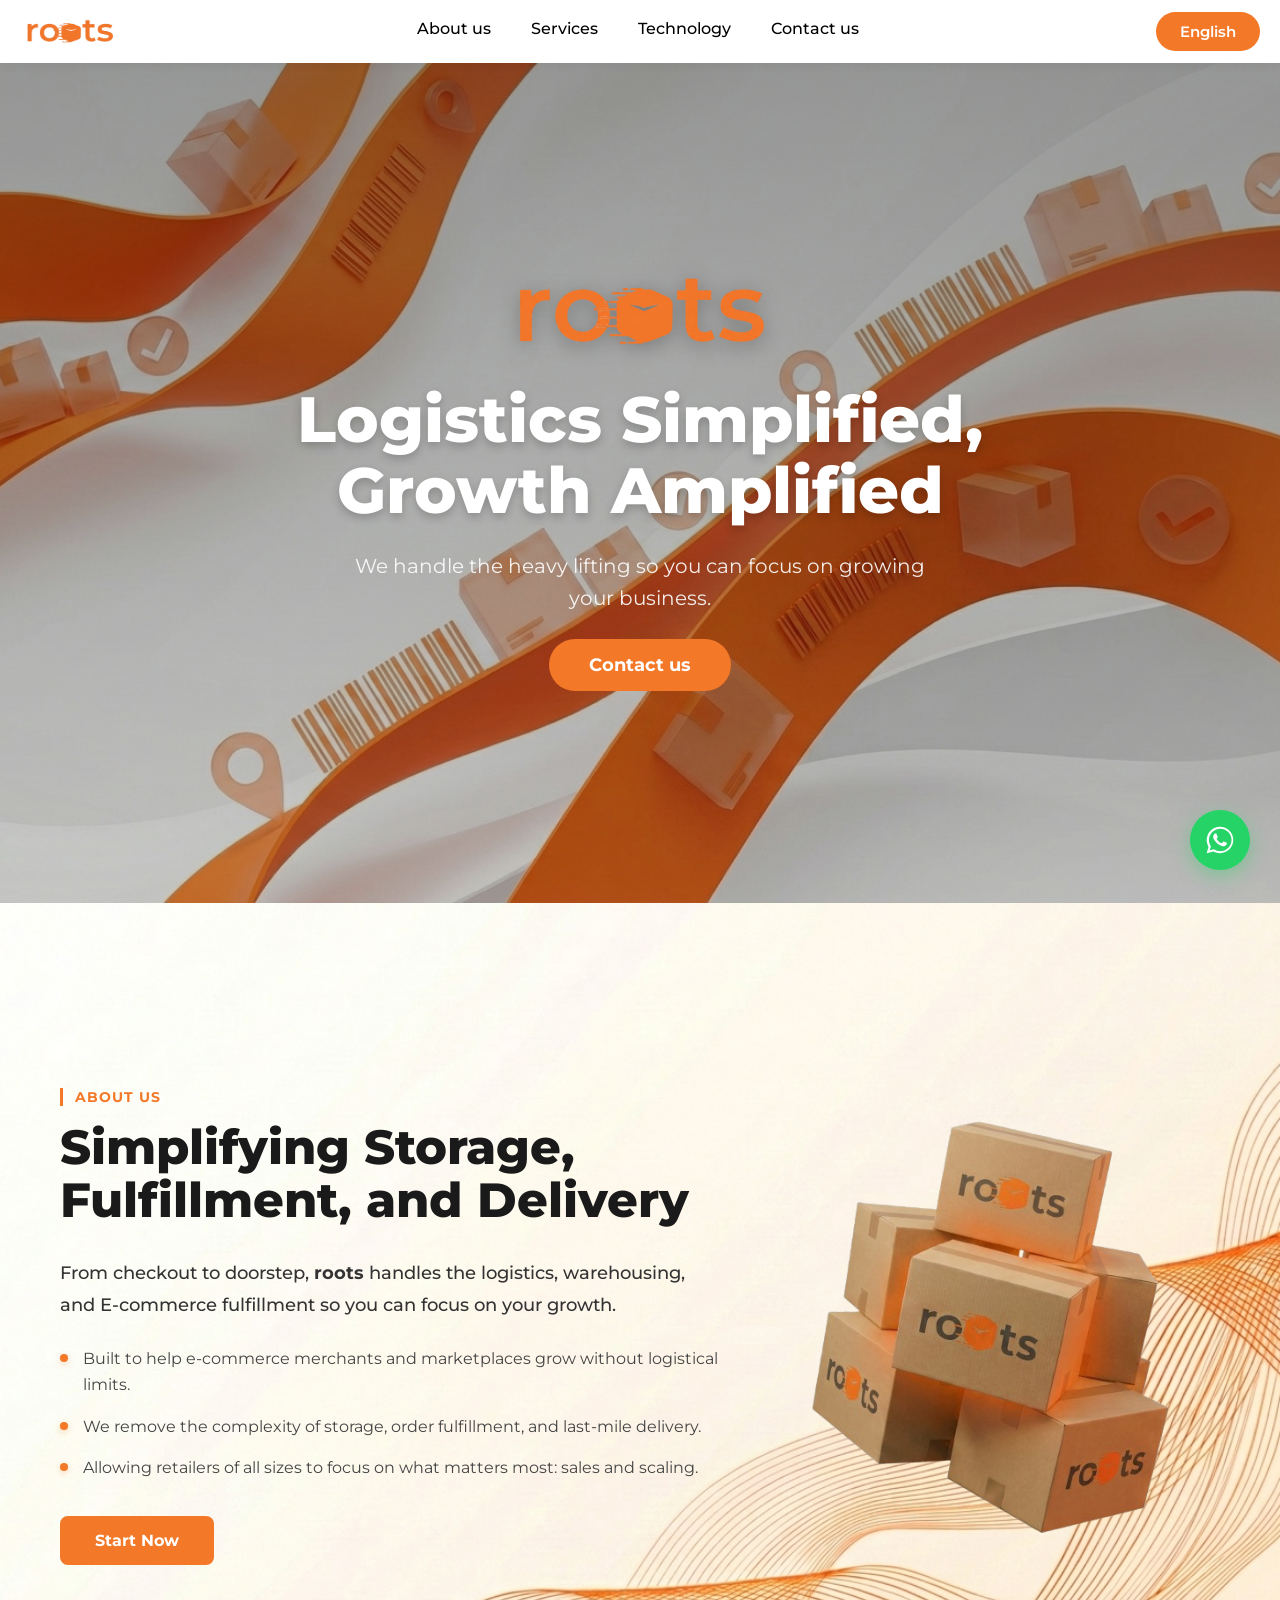
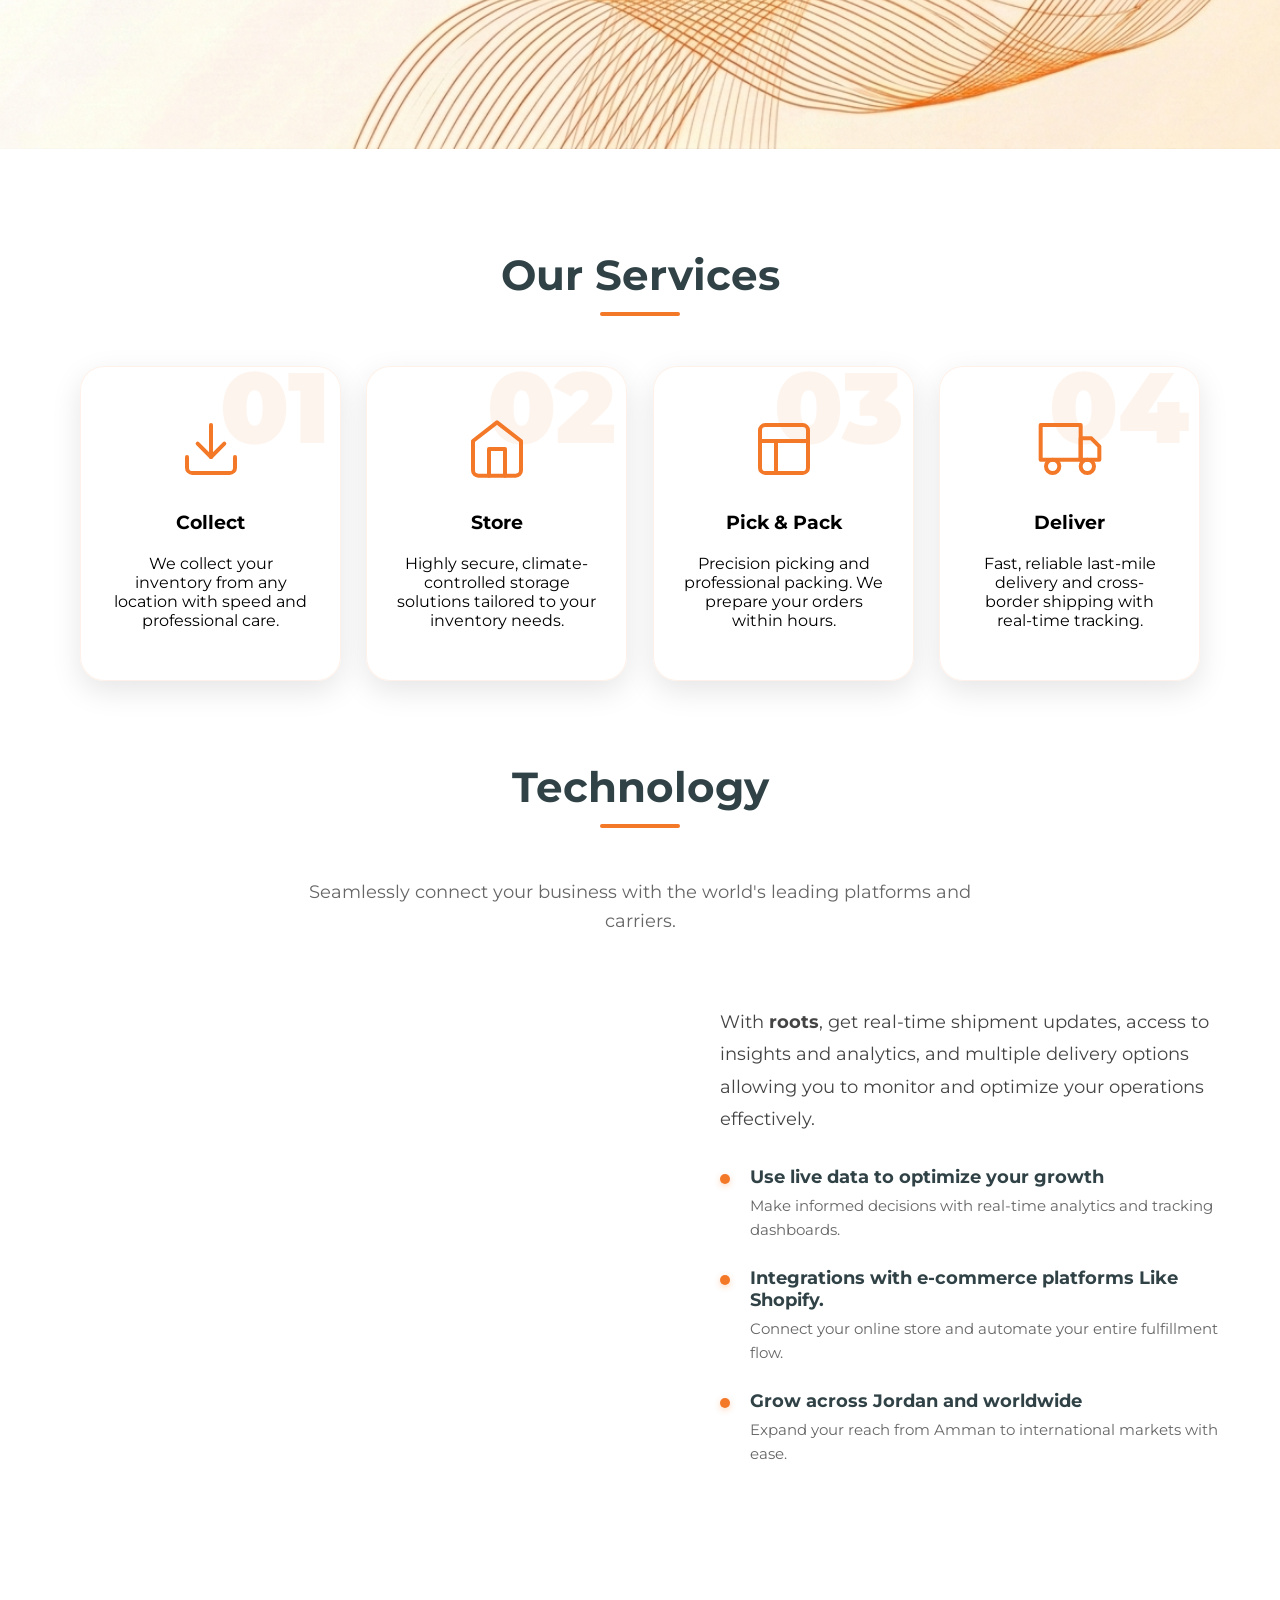
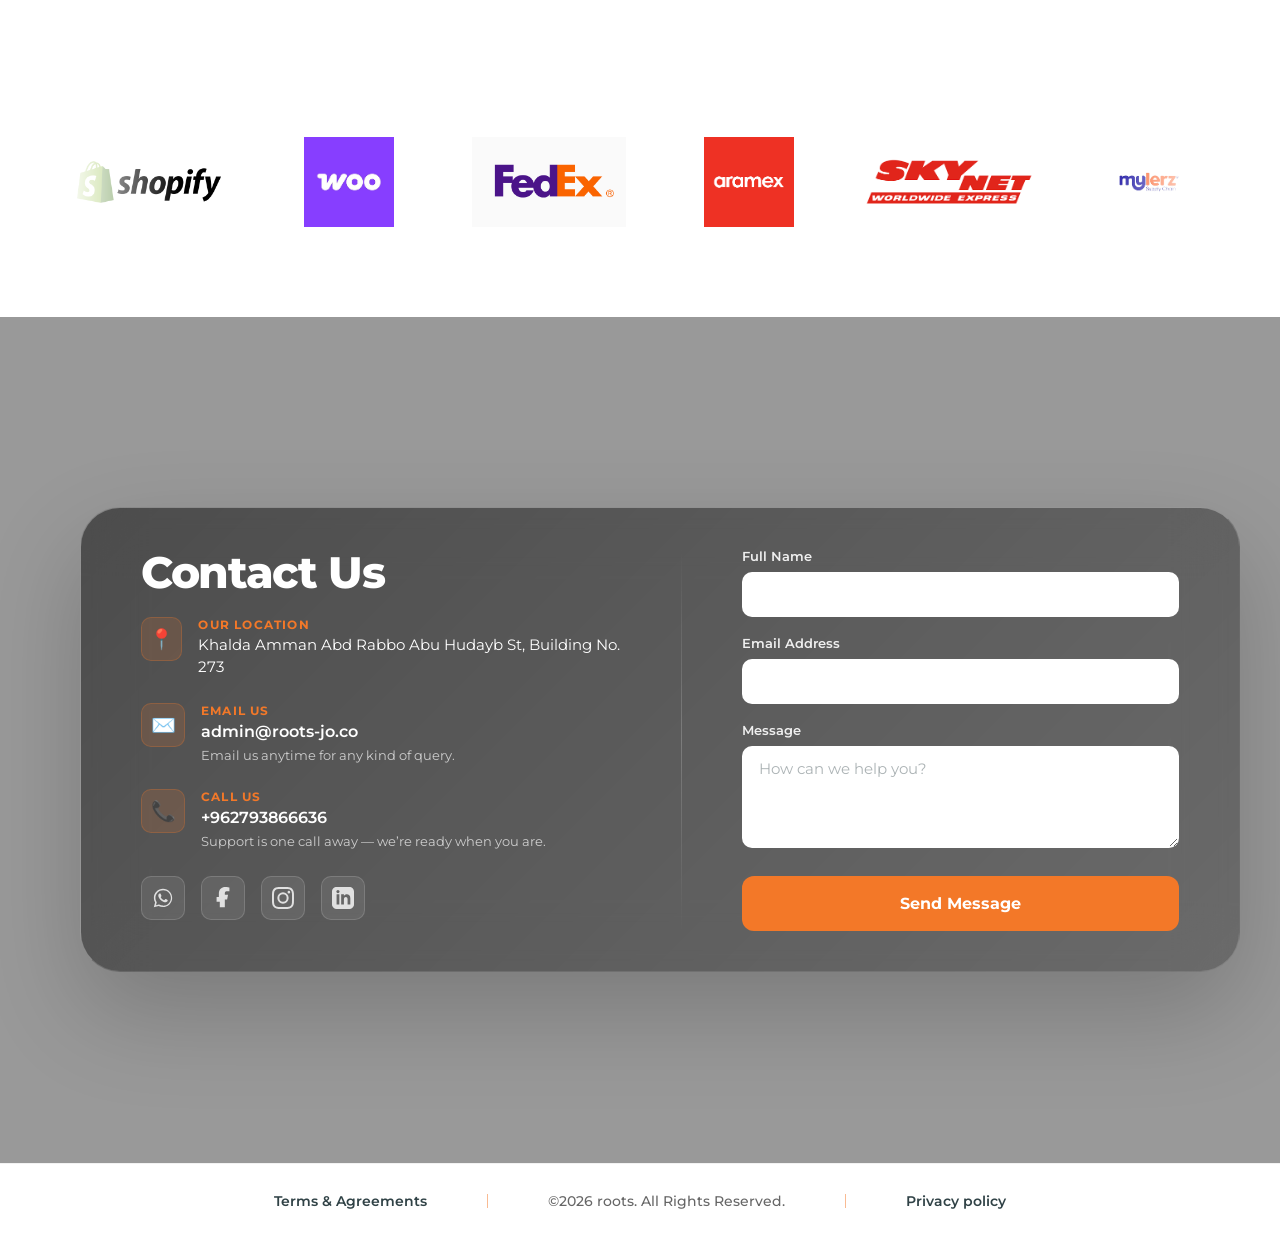
==== commit 06f02dce: "metadata changes" ====
--- a/html/index.html
+++ b/html/index.html
@@ -6,10 +6,15 @@
     <meta name="viewport" content="width=device-width, initial-scale=1.0">
     <meta name="description"
         content="roots provides premium logistics, warehousing, and E-commerce fulfillment in Jordan. Streamline storage, packing, and last-mile delivery.">
+    <meta name="keywords" content="roots, fulfillment, logistics, warehousing, e-commerce, Jordan">
     <title>roots | E-commerce Fulfillment, Warehousing & Logistics in Jordan</title>
     <link rel="icon" href="../img/nav-logo.png" type="image/png">
+    <meta name="robots" content="max-image-preview:large">
+    <link rel="canonical" href="https://roots-jo.co/">
 
     <!-- Open Graph / Facebook (SEO & AI Search preview) -->
+    <meta property="og:locale" content="en_US">
+    <meta property="og:site_name" content="roots">
     <meta property="og:type" content="website">
     <meta property="og:title" content="roots | E-commerce Fulfillment, Warehousing & Logistics in Jordan">
     <meta property="og:description"
